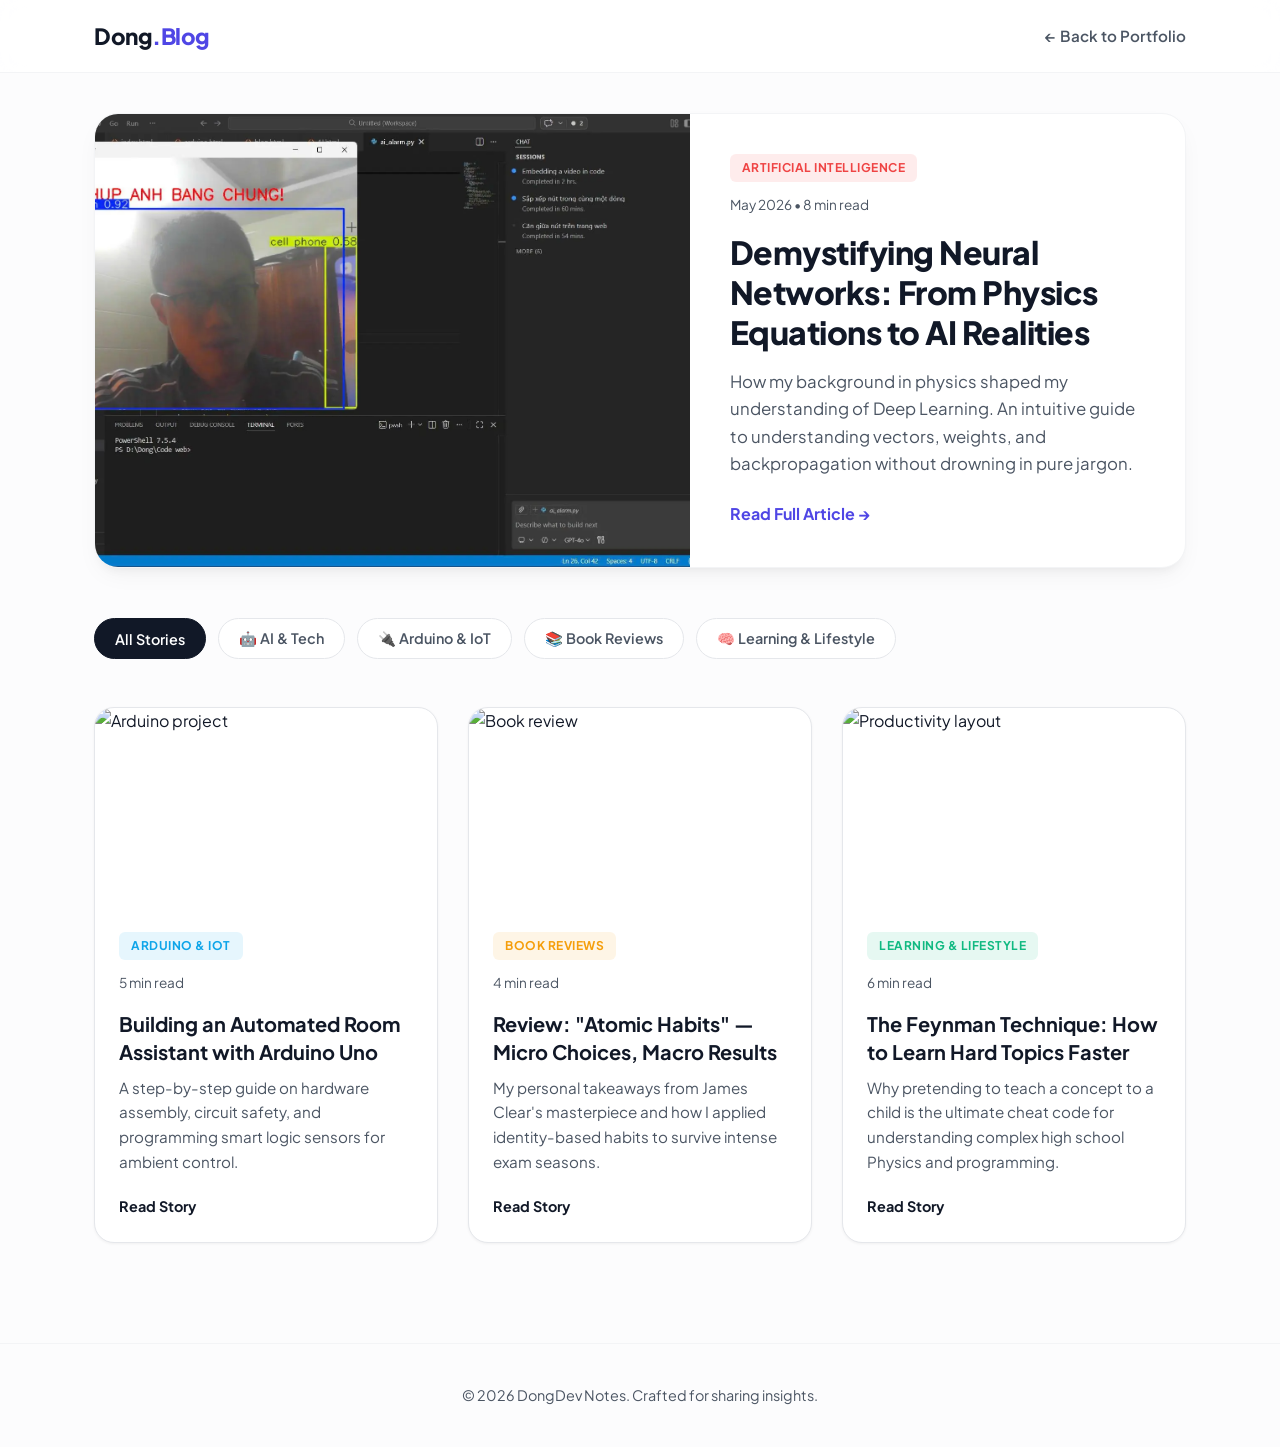
==== blog/index.html @ b8523778 "feat: Smart Home Blog aka My First Blog" ====
<!doctype html>
<html lang="en">
    <head>
        <meta charset="UTF-8">
        <meta name="viewport" content="width=device-width, initial-scale=1.0">
        <title>Dong's Blog — Tech & Life Chronicles</title>
        <link href="https://fonts.googleapis.com/css2?family=Plus+Jakarta+Sans:wght@400;500;600;700;800&display=swap" rel="stylesheet">
        <link rel="stylesheet" href="/styles/blogstyles.css">
    </head>
    <body>
        
        <header class="blog-navbar">
            <div class="nav-container">
                <div class="blog-logo">
                    <a href="/index.html">Dong<span>.Blog</span></a>
                </div>
                <nav class="blog-nav-links">
                    <a href="/index.html">← Back to Portfolio</a>
                </nav>
            </div>
        </header>

        <main class="blog-main">
            <section class="featured-section">
                <div class="featured-card">
                    <div class="featured-img">
                        <img src="/assets/index-materials/AI-recognising-phone.webp" alt="Featured Post Image">
                    </div>
                    <div class="featured-content">
                        <span class="tag tag-ai">Artificial Intelligence</span>
                        <span class="read-time">May 2026 • 8 min read</span>
                        <h2>Demystifying Neural Networks: From Physics Equations to AI Realities</h2>
                        <p>How my background in physics shaped my understanding of Deep Learning. An intuitive guide to understanding vectors, weights, and backpropagation without drowning in pure jargon.</p>
                        <a href="#" class="btn-read">Read Full Article →</a>
                    </div>
                </div>
            </section>

            <div class="category-bar">
                <button class="cat-btn active">All Stories</button>
                <button class="cat-btn">🤖 AI & Tech</button>
                <button class="cat-btn">🔌 Arduino & IoT</button>
                <button class="cat-btn">📚 Book Reviews</button>
                <button class="cat-btn">🧠 Learning & Lifestyle</button>
            </div>

            <section class="posts-section">
                <div class="posts-grid">
                    
                    <article class="post-card">
                        <div class="post-img">
                            <img src="https://images.unsplash.com/photo-1517694712202-14dd9538aa97?auto=format&fit=crop&w=600&q=80" alt="Arduino project">
                        </div>
                        <div class="post-data">
                            <span class="tag tag-arduino">Arduino & IoT</span>
                            <span class="post-date">5 min read</span>
                            <h3>Building an Automated Room Assistant with Arduino Uno</h3>
                            <p>A step-by-step guide on hardware assembly, circuit safety, and programming smart logic sensors for ambient control.</p>
                            <a href="#" class="post-link">Read Story</a>
                        </div>
                    </article>

                    <article class="post-card">
                        <div class="post-img">
                            <img src="https://images.unsplash.com/photo-1544716278-ca5e3f4abd8c?auto=format&fit=crop&w=600&q=80" alt="Book review">
                        </div>
                        <div class="post-data">
                            <span class="tag tag-books">Book Reviews</span>
                            <span class="post-date">4 min read</span>
                            <h3>Review: "Atomic Habits" — Micro Choices, Macro Results</h3>
                            <p>My personal takeaways from James Clear's masterpiece and how I applied identity-based habits to survive intense exam seasons.</p>
                            <a href="#" class="post-link">Read Story</a>
                        </div>
                    </article>

                    <article class="post-card">
                        <div class="post-img">
                            <img src="https://images.unsplash.com/photo-1506784983877-45594efa4cbe?auto=format&fit=crop&w=600&q=80" alt="Productivity layout">
                        </div>
                        <div class="post-data">
                            <span class="tag tag-life">Learning & Lifestyle</span>
                            <span class="post-date">6 min read</span>
                            <h3>The Feynman Technique: How to Learn Hard Topics Faster</h3>
                            <p>Why pretending to teach a concept to a child is the ultimate cheat code for understanding complex high school Physics and programming.</p>
                            <a href="#" class="post-link">Read Story</a>
                        </div>
                    </article>

                </div>
            </section>
        </main>

        <footer class="blog-footer">
            <p>© 2026 DongDev Notes. Crafted for sharing insights.</p>
        </footer>

    </body>
</html>
---- styles/blogstyles.css ----
/* Variables & System Setup */
:root {
    --bg-color: #fcfcfd;
    --surface-color: #ffffff;
    --text-main: #111827;
    --text-muted: #4b5563;
    --accent-primary: #4f46e5; /* Indigo */
    
    /* Category Tag Colors */
    --color-ai: #ef4444;       /* Coral Red */
    --color-arduino: #0ea5e9;  /* Cyan Tech */
    --color-books: #f59e0b;    /* Warm Amber */
    --color-life: #10b981;    /* Emerald Green */
    
    --shadow-sm: 0 1px 3px rgba(0,0,0,0.05);
    --shadow-md: 0 10px 25px -5px rgba(0, 0, 0, 0.05), 0 8px 10px -6px rgba(0, 0, 0, 0.05);
    --transition: all 0.3s cubic-bezier(0.4, 0, 0.2, 1);
}

* {
    box-sizing: border-box;
    margin: 0;
    padding: 0;
}

body {
    font-family: 'Plus Jakarta Sans', sans-serif;
    background-color: var(--bg-color);
    color: var(--text-main);
    line-height: 1.625;
}

/* NAVBAR */
.blog-navbar {
    background-color: rgba(255, 255, 255, 0.8);
    backdrop-filter: blur(12px);
    border-bottom: 1px solid #f3f4f6;
    position: sticky;
    top: 0;
    z-index: 100;
}

.nav-container {
    max-width: 1140px;
    margin: 0 auto;
    padding: 18px 24px;
    display: flex;
    justify-content: space-between;
    align-items: center;
}

.blog-logo a {
    font-size: 1.4rem;
    font-weight: 800;
    text-decoration: none;
    color: var(--text-main);
    letter-spacing: -0.5px;
}

.blog-logo span {
    color: var(--accent-primary);
}

.blog-nav-links a {
    text-decoration: none;
    color: var(--text-muted);
    font-weight: 600;
    font-size: 0.95rem;
    transition: var(--transition);
}

.blog-nav-links a:hover {
    color: var(--accent-primary);
}

/* MAIN CONTAINER */
.blog-main {
    max-width: 1140px;
    margin: 0 auto;
    padding: 40px 24px;
}

/* FEATURED ARTICLE */
.featured-section {
    margin-bottom: 50px;
}

.featured-card {
    background: var(--surface-color);
    border-radius: 24px;
    overflow: hidden;
    display: grid;
    grid-template-columns: 1.2fr 1fr;
    box-shadow: var(--shadow-md);
    border: 1px solid #f3f4f6;
}

.featured-img img {
    width: 100%;
    height: 100%;
    object-fit: cover;
    display: block;
}

.featured-content {
    padding: 40px;
    display: flex;
    flex-direction: column;
    justify-content: center;
}

/* CATEGORY TAGS */
.tag {
    align-self: flex-start;
    font-size: 0.75rem;
    font-weight: 700;
    text-transform: uppercase;
    padding: 4px 12px;
    border-radius: 6px;
    margin-bottom: 12px;
    letter-spacing: 0.5px;
}

.tag-ai { background: rgba(239, 68, 68, 0.1); color: var(--color-ai); }
.tag-arduino { background: rgba(14, 165, 233, 0.1); color: var(--color-arduino); }
.tag-books { background: rgba(245, 158, 11, 0.1); color: var(--color-books); }
.tag-life { background: rgba(16, 185, 129, 0.1); color: var(--color-life); }

.read-time, .post-date {
    font-size: 0.85rem;
    color: var(--text-muted);
    margin-bottom: 16px;
    display: block;
}

.featured-content h2 {
    font-size: 2rem;
    font-weight: 800;
    line-height: 1.25;
    margin-bottom: 16px;
    letter-spacing: -0.5px;
}

.featured-content p {
    color: var(--text-muted);
    margin-bottom: 24px;
    font-size: 1.05rem;
}

.btn-read {
    color: var(--accent-primary);
    text-decoration: none;
    font-weight: 700;
    transition: var(--transition);
}

.btn-read:hover {
    letter-spacing: 0.5px;
}

/* CATEGORY FILTER BAR */
.category-bar {
    display: flex;
    gap: 12px;
    margin-bottom: 40px;
    overflow-x: auto;
    padding-bottom: 8px;
}

/* Ẩn thanh cuộn trên Chrome/Safari */
.category-bar::-webkit-scrollbar { display: none; }

.cat-btn {
    background: var(--surface-color);
    border: 1px solid #e5e7eb;
    padding: 10px 20px;
    border-radius: 30px;
    font-family: inherit;
    font-size: 0.9rem;
    font-weight: 600;
    cursor: pointer;
    white-space: nowrap;
    transition: var(--transition);
    color: var(--text-muted);
}

.cat-btn:hover, .cat-btn.active {
    background: var(--text-main);
    color: #ffffff;
    border-color: var(--text-main);
}

/* POSTS GRID */
.posts-grid {
    display: grid;
    grid-template-columns: repeat(auto-fill, minmax(320px, 1fr));
    gap: 30px;
}

.post-card {
    background: var(--surface-color);
    border-radius: 20px;
    overflow: hidden;
    box-shadow: var(--shadow-sm);
    border: 1px solid #e5e7eb;
    display: flex;
    flex-direction: column;
    transition: var(--transition);
}

.post-card:hover {
    transform: translateY(-4px);
    box-shadow: var(--shadow-md);
    border-color: #d1d5db;
}

.post-img {
    height: 200px;
    overflow: hidden;
}

.post-img img {
    width: 100%;
    height: 100%;
    object-fit: cover;
    transition: var(--transition);
}

.post-card:hover .post-img img {
    transform: scale(1.03);
}

.post-data {
    padding: 24px;
    display: flex;
    flex-direction: column;
    flex-grow: 1;
}

.post-data h3 {
    font-size: 1.25rem;
    font-weight: 700;
    line-height: 1.4;
    margin-bottom: 10px;
}

.post-data p {
    color: var(--text-muted);
    font-size: 0.95rem;
    margin-bottom: 20px;
}

.post-link {
    text-decoration: none;
    font-weight: 700;
    color: var(--text-main);
    font-size: 0.9rem;
    margin-top: auto;
    transition: var(--transition);
}

.post-link:hover {
    color: var(--accent-primary);
}

/* FOOTER */
.blog-footer {
    text-align: center;
    padding: 40px;
    margin-top: 60px;
    border-top: 1px solid #f3f4f6;
    color: var(--text-muted);
    font-size: 0.9rem;
}

/* CẬP NHẬT CSS CHO VÙNG SHOW CODE (Sửa lại vùng .code-block cũ) */
.code-block {
    /* Đổi nền tối hơn cho hợp theme Okaidia */
    background-color: #1e1e1e !important; 
    border-radius: 12px;
    margin: 30px 0;
    /* Thêm hiệu ứng đổ bóng cho chuyên nghiệp */
    box-shadow: 0 10px 15px -3px rgba(0, 0, 0, 0.2), 0 4px 6px -2px rgba(0, 0, 0, 0.1);
    overflow: hidden; /* Bo góc cả phần code bên trong */
    border: 1px solid #333;
}

/* Prism thường áp dụng style trực tiếp lên thẻ pre, chúng ta CSS thêm cho nó */
pre[class*="language-"] {
    margin: 0 !important; /* Xóa margin mặc định của Prism để nó chui gọn vào khung */
    padding: 24px !important; /* Khoảng cách từ code tới mép khung */
    background: transparent !important; /* Dùng nền tối của vùng .code-block bên ngoài */
    font-family: 'Consolas', 'Monaco', 'Andale Mono', 'Ubuntu Mono', monospace !important;
    font-size: 0.95rem !important;
    line-height: 1.6 !important;
}

/* Tùy chỉnh màu thanh cuộn scrollbar cho tối đồng bộ */
pre::-webkit-scrollbar {
    height: 8px;
    width: 8px;
}
pre::-webkit-scrollbar-track {
    background: #1e1e1e;
    border-radius: 4px;
}
pre::-webkit-scrollbar-hover {
    background: #2a2a2a;
}
pre::-webkit-scrollbar-thumb {
    background: #444;
    border-radius: 4px;
}
pre::-webkit-scrollbar-thumb:hover {
    background: var(--accent-primary); /* Đổi thành biến đã có để hiển thị màu tím indigo */
}
/* RESPONSIVE LAYOUT */
@media (max-width: 900px) {
    .featured-card {
        grid-template-columns: 1fr;
    }
    .featured-content {
        padding: 24px;
    }
}
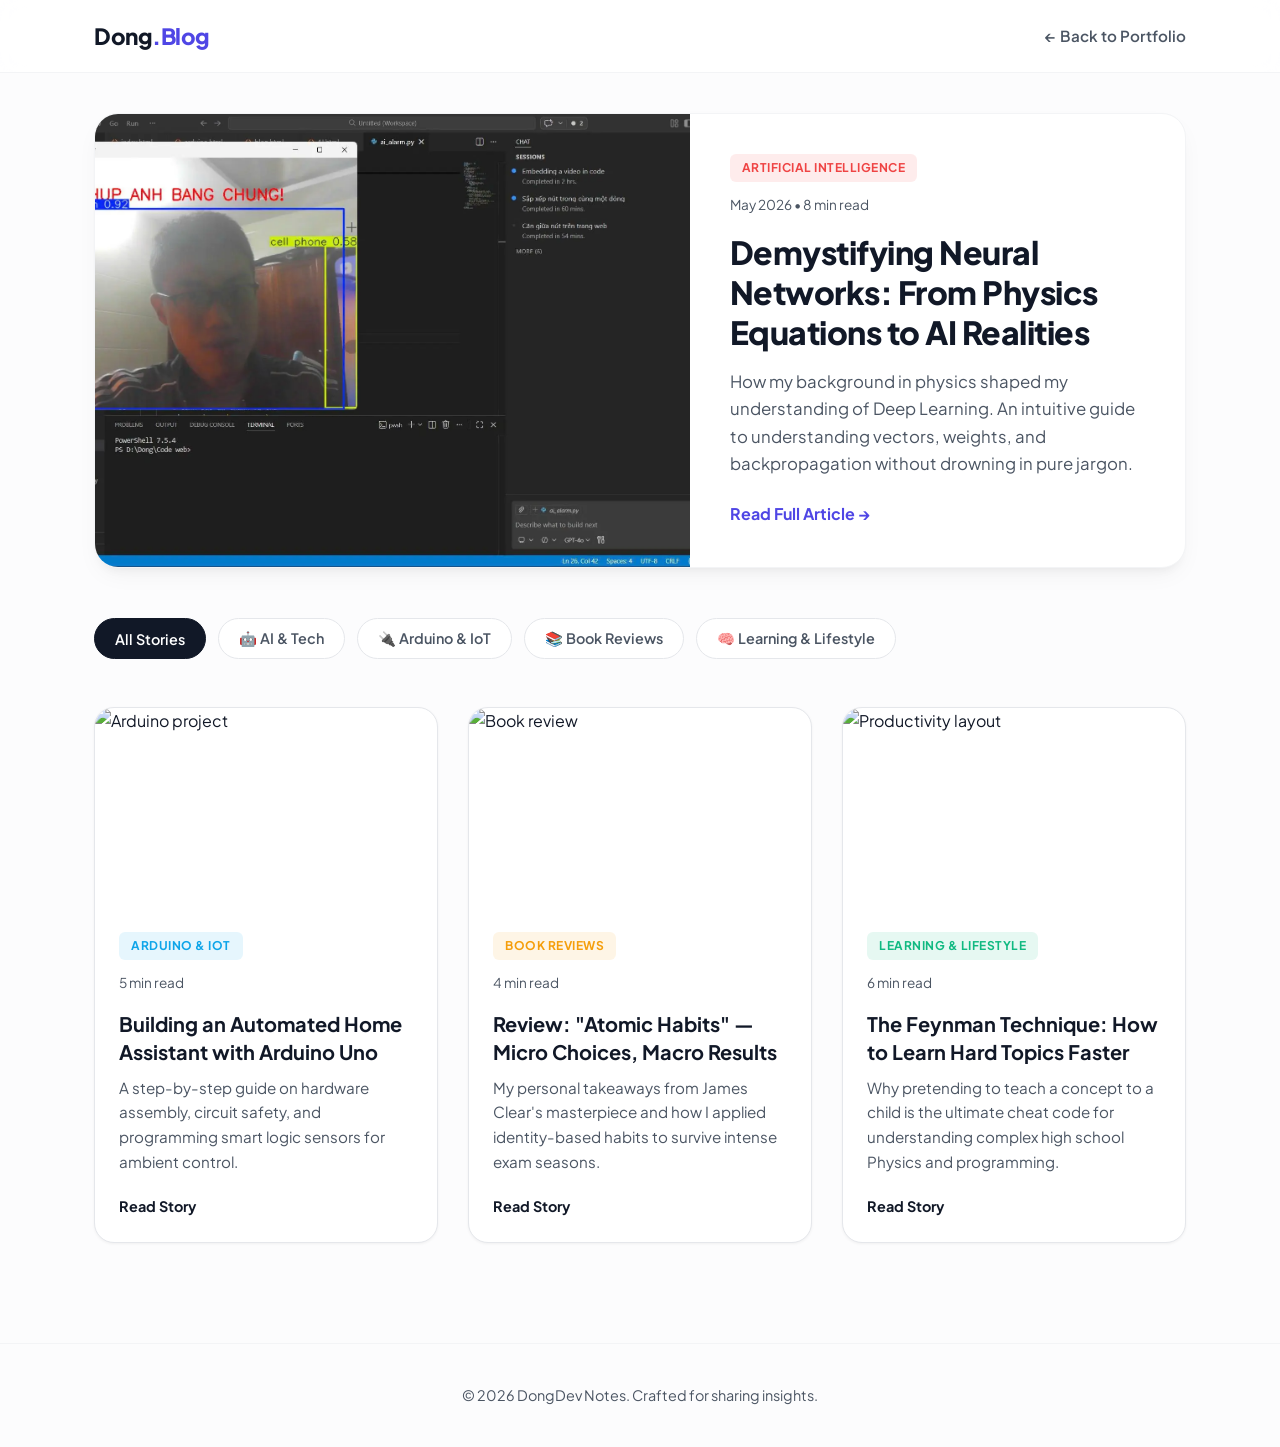
==== commit c4a46d33: "fix: change blog description" ====
--- a/blog/index.html
+++ b/blog/index.html
@@ -54,9 +54,9 @@
                         <div class="post-data">
                             <span class="tag tag-arduino">Arduino & IoT</span>
                             <span class="post-date">5 min read</span>
-                            <h3>Building an Automated Room Assistant with Arduino Uno</h3>
+                            <h3>Building an Automated Home Assistant with Arduino Uno</h3>
                             <p>A step-by-step guide on hardware assembly, circuit safety, and programming smart logic sensors for ambient control.</p>
-                            <a href="#" class="post-link">Read Story</a>
+                            <a href="smart-home.html" class="post-link">Read Story</a>
                         </div>
                     </article>
 
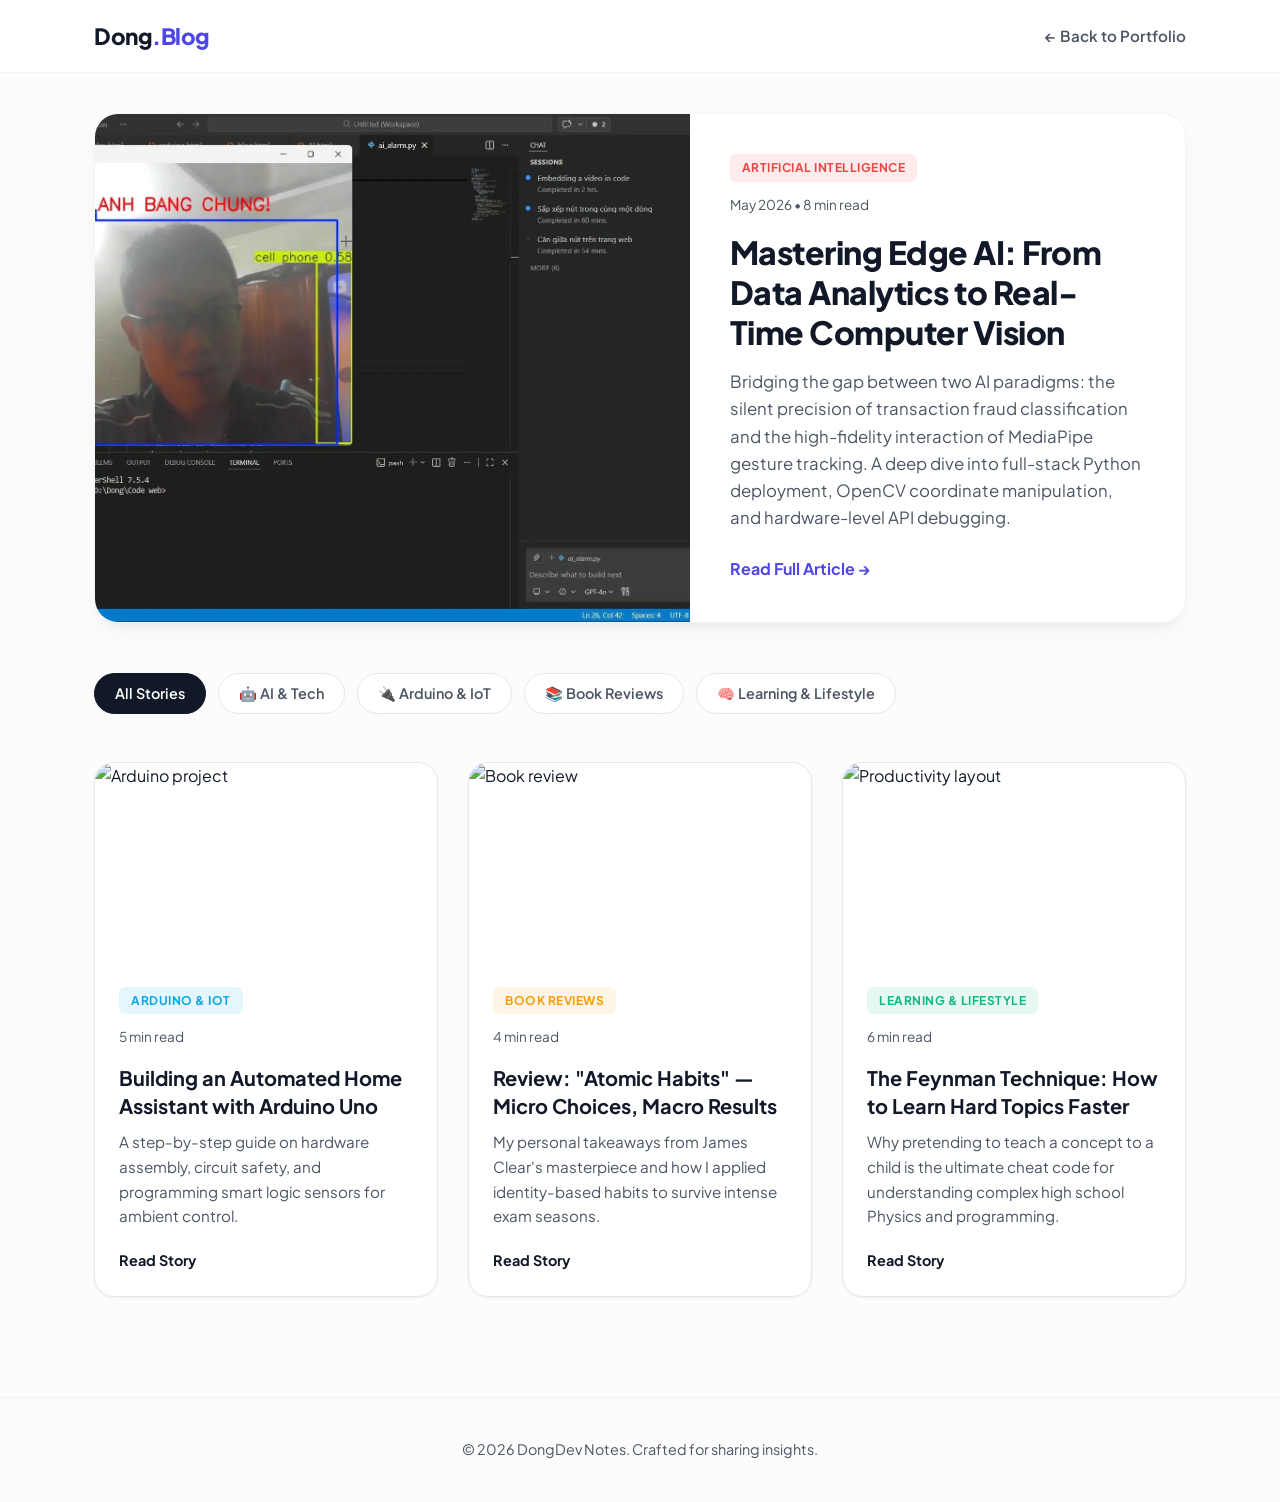
==== commit 20d79a6e: "feat: update HSA achievement link" ====
--- a/blog/index.html
+++ b/blog/index.html
@@ -29,9 +29,9 @@
                     <div class="featured-content">
                         <span class="tag tag-ai">Artificial Intelligence</span>
                         <span class="read-time">May 2026 • 8 min read</span>
-                        <h2>Demystifying Neural Networks: From Physics Equations to AI Realities</h2>
-                        <p>How my background in physics shaped my understanding of Deep Learning. An intuitive guide to understanding vectors, weights, and backpropagation without drowning in pure jargon.</p>
-                        <a href="#" class="btn-read">Read Full Article →</a>
+                        <h2>Mastering Edge AI: From Data Analytics to Real-Time Computer Vision</h2>
+                        <p>Bridging the gap between two AI paradigms: the silent precision of transaction fraud classification and the high-fidelity interaction of MediaPipe gesture tracking. A deep dive into full-stack Python deployment, OpenCV coordinate manipulation, and hardware-level API debugging.</p>
+                        <a href="edge-ai.html" class="btn-read">Read Full Article →</a>
                     </div>
                 </div>
             </section>
